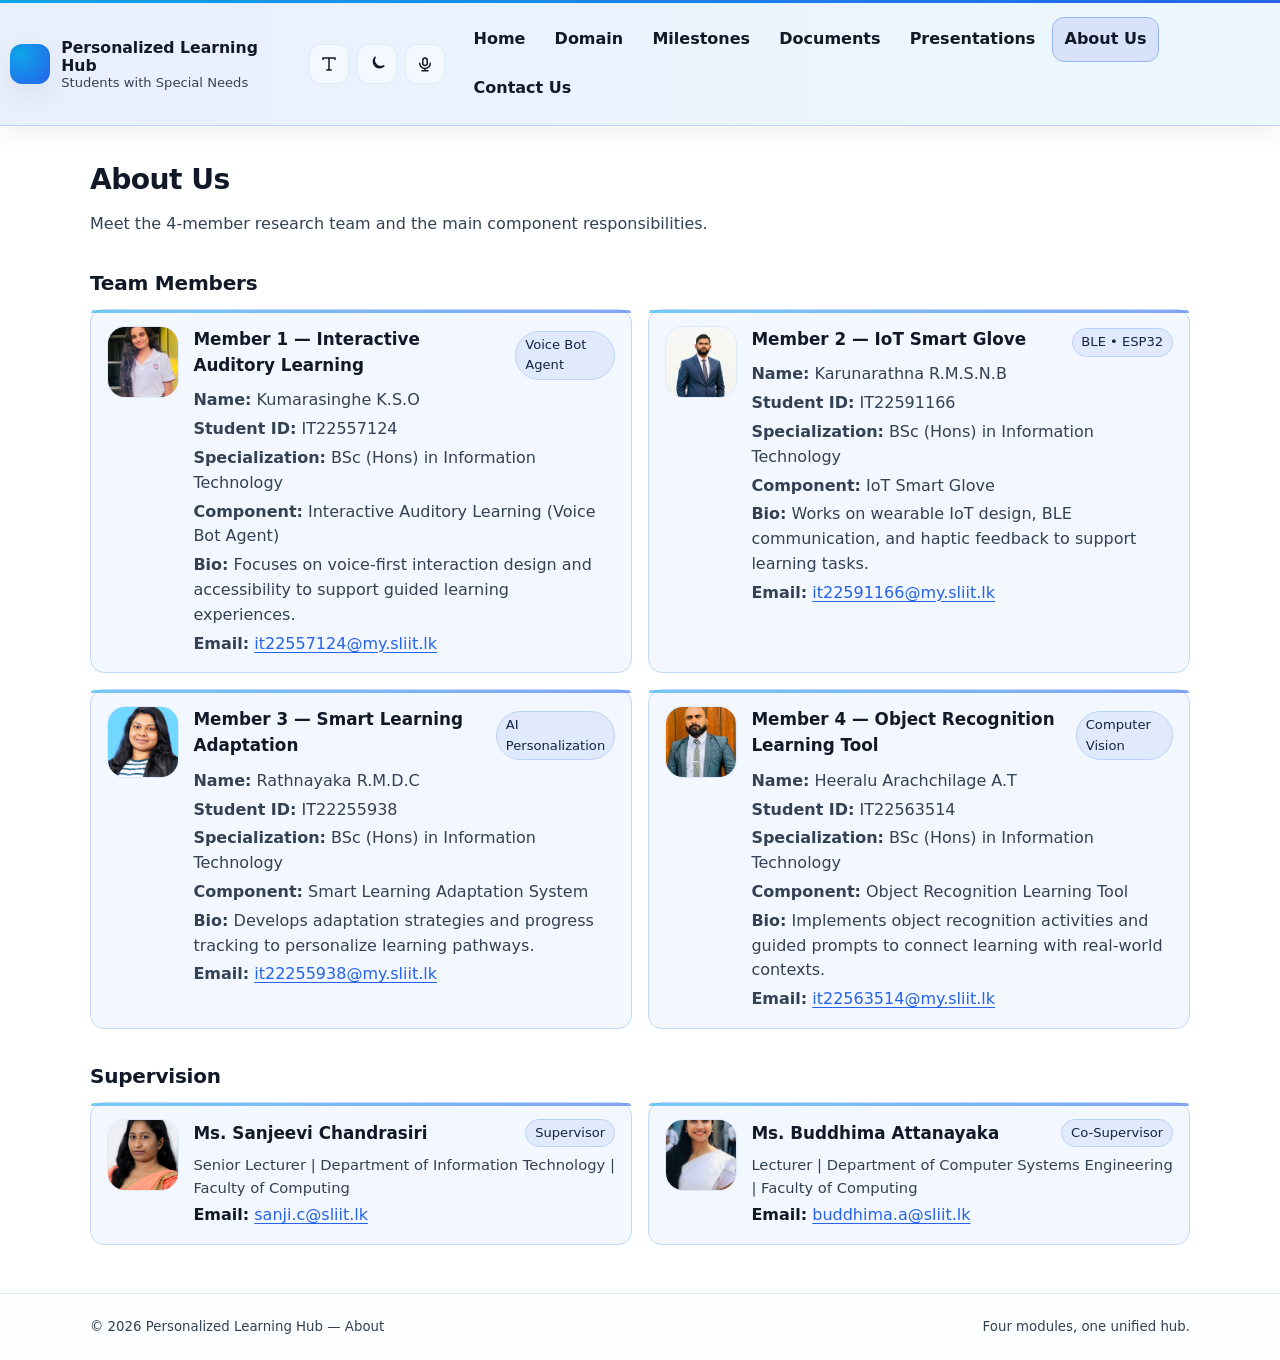
==== pages/about.html @ 5e0aa2a2 "initial commit" ====
<!doctype html>
<html lang="en">
<head>
  <meta charset="utf-8" />
  <meta name="viewport" content="width=device-width, initial-scale=1" />
  <meta name="description" content="Team members and responsibilities." />
  <title>Personalized Learning Hub | About Us</title>

  <link rel="stylesheet" href="../styles/main.css" />
</head>

<body data-page="about">
  <a class="skip-link" href="#main">Skip to content</a>

  <header class="site-header">
    <div class="container">
      <nav class="navbar" aria-label="Main navigation">
        <a class="brand" href="../index.html">
          <span class="brand-mark" aria-hidden="true"></span>
          <span class="brand-text">
            <strong>Personalized Learning Hub</strong>
            <span>Students with Special Needs</span>
          </span>
        </a>

        <div class="nav-controls" aria-label="Accessibility controls">
          <button class="icon-btn nav-toggle" type="button" data-action="toggle-nav" aria-expanded="false" aria-label="Open menu">
            <svg class="icon" aria-hidden="true"><use href="#i-menu"></use></svg>
          </button>
          <button class="icon-btn" type="button" data-action="toggle-font" aria-pressed="false" aria-label="Toggle larger text">
            <svg class="icon" aria-hidden="true"><use href="#i-text"></use></svg>
          </button>
          <button class="icon-btn" type="button" data-action="toggle-theme" aria-pressed="false" aria-label="Toggle dark mode">
            <svg class="icon" aria-hidden="true"><use href="#i-moon"></use></svg>
          </button>
          <button class="icon-btn" type="button" data-action="toggle-voice" aria-pressed="false" aria-label="Toggle voice navigation">
            <svg class="icon" aria-hidden="true"><use href="#i-mic"></use></svg>
          </button>
        </div>

        <div class="nav-links" role="list">
          <a href="../index.html" data-page="home">Home</a>
          <a href="domain.html" data-page="domain">Domain</a>
          <a href="milestones.html" data-page="milestones">Milestones</a>
          <a href="documents.html" data-page="documents">Documents</a>
          <a href="presentations.html" data-page="presentations">Presentations</a>
          <a href="about.html" data-page="about">About Us</a>
          <a href="contact.html" data-page="contact">Contact Us</a>
        </div>
      </nav>
    </div>
  </header>

  <main id="main">
    <div class="container">
      <h1 class="page-title">About Us</h1>
      <p class="lead">Meet the 4-member research team and the main component responsibilities.</p>

      <section class="section" aria-labelledby="team">
        <h2 id="team">Team Members</h2>
        <div class="grid" role="list">
          <article class="card" role="listitem">
            <div class="profile">
              <img class="avatar" src="../assets/images/IT22557124.png" alt="Portrait of Kumarasinghe K.S.O" loading="lazy" onerror="this.onerror=null;this.src='../assets/images/avatar-placeholder.svg';" />
              <div class="profile-meta">
                <div class="card-top">
                  <h3>Member 1 — Interactive Auditory Learning</h3>
                  <span class="pill">Voice Bot Agent</span>
                </div>
                <p><strong>Name:</strong> Kumarasinghe K.S.O</p>
                <p><strong>Student ID:</strong> IT22557124</p>
                <p><strong>Specialization:</strong> BSc (Hons) in Information Technology</p>
                <p><strong>Component:</strong> Interactive Auditory Learning (Voice Bot Agent)</p>
                <p><strong>Bio:</strong> Focuses on voice-first interaction design and accessibility to support guided learning experiences.</p>
                <p><strong>Email:</strong> <a href="mailto:it22557124@my.sliit.lk">it22557124@my.sliit.lk</a></p>
              </div>
            </div>
          </article>

          <article class="card" role="listitem">
            <div class="profile">
              <img class="avatar" src="../assets/images/IT22591166.png" alt="Portrait of Karunarathna R.M.S.N.B" loading="lazy" onerror="this.onerror=null;this.src='../assets/images/avatar-placeholder.svg';" />
              <div class="profile-meta">
                <div class="card-top">
                  <h3>Member 2 — IoT Smart Glove</h3>
                  <span class="pill">BLE • ESP32</span>
                </div>
                <p><strong>Name:</strong> Karunarathna R.M.S.N.B</p>
                <p><strong>Student ID:</strong> IT22591166</p>
                <p><strong>Specialization:</strong> BSc (Hons) in Information Technology</p>
                <p><strong>Component:</strong> IoT Smart Glove</p>
                <p><strong>Bio:</strong> Works on wearable IoT design, BLE communication, and haptic feedback to support learning tasks.</p>
                <p><strong>Email:</strong> <a href="mailto:it22591166@my.sliit.lk">it22591166@my.sliit.lk</a></p>
              </div>
            </div>
          </article>

          <article class="card" role="listitem">
            <div class="profile">
              <img class="avatar" src="../assets/images/IT22255938.png" alt="Portrait of Rathnayaka R.M.D.C" loading="lazy" onerror="this.onerror=null;this.src='../assets/images/avatar-placeholder.svg';" />
              <div class="profile-meta">
                <div class="card-top">
                  <h3>Member 3 — Smart Learning Adaptation</h3>
                  <span class="pill">AI Personalization</span>
                </div>
                <p><strong>Name:</strong> Rathnayaka R.M.D.C</p>
                <p><strong>Student ID:</strong> IT22255938</p>
                <p><strong>Specialization:</strong> BSc (Hons) in Information Technology</p>
                <p><strong>Component:</strong> Smart Learning Adaptation System</p>
                <p><strong>Bio:</strong> Develops adaptation strategies and progress tracking to personalize learning pathways.</p>
                <p><strong>Email:</strong> <a href="mailto:it22255938@my.sliit.lk">it22255938@my.sliit.lk</a></p>
              </div>
            </div>
          </article>

          <article class="card" role="listitem">
            <div class="profile">
              <img class="avatar" src="../assets/images/IT22563514.png" alt="Portrait of Heeralu Arachchilage A.T" loading="lazy" onerror="this.onerror=null;this.src='../assets/images/avatar-placeholder.svg';" />
              <div class="profile-meta">
                <div class="card-top">
                  <h3>Member 4 — Object Recognition Learning Tool</h3>
                  <span class="pill">Computer Vision</span>
                </div>
                <p><strong>Name:</strong> Heeralu Arachchilage A.T</p>
                <p><strong>Student ID:</strong> IT22563514</p>
                <p><strong>Specialization:</strong> BSc (Hons) in Information Technology</p>
                <p><strong>Component:</strong> Object Recognition Learning Tool</p>
                <p><strong>Bio:</strong> Implements object recognition activities and guided prompts to connect learning with real-world contexts.</p>
                <p><strong>Email:</strong> <a href="mailto:it22563514@my.sliit.lk">it22563514@my.sliit.lk</a></p>
              </div>
            </div>
          </article>
        </div>
      </section>

      <section class="section" aria-labelledby="supervision">
        <h2 id="supervision">Supervision</h2>

        <div class="grid" role="list">
          <article class="card" role=d"listitem">
            <div class="profile">
              <img class="avatar" src="../assets/images/MsSanjeevi.jpg" alt="Portrait of Ms. Sanjeevi Chandrasiri" loading="lazy" onerror="this.onerror=null;this.src='../assets/images/avatar-placeholder.svg';" />
              <div class="profile-meta">
                <div class="card-top" style="margin-bottom:0.15rem;">
                  <h3 style="margin:0;">Ms. Sanjeevi Chandrasiri</h3>
                  <span class="pill">Supervisor</span>
                </div>
                <div class="title">Senior Lecturer | Department of Information Technology | Faculty of Computing</div>
                <div><strong>Email:</strong> <a href="mailto:sanji.c@sliit.lk">sanji.c@sliit.lk</a></div>
              </div>
            </div>
          </article>

          <article class="card" role="listitem">
            <div class="profile">
              <img class="avatar" src="../assets/images/buddhima-attanayaka.jpeg" alt="Portrait of Ms. Buddhima Attanayaka" loading="lazy" onerror="this.onerror=null;this.src='../assets/images/avatar-placeholder.svg';" />
              <div class="profile-meta">
                <div class="card-top" style="margin-bottom:0.15rem;">
                  <h3 style="margin:0;">Ms. Buddhima Attanayaka</h3>
                  <span class="pill">Co-Supervisor</span>
                </div>
                <div class="title">Lecturer | Department of Computer Systems Engineering | Faculty of Computing</div>
                <div><strong>Email:</strong> <a href="mailto:buddhima.a@sliit.lk">buddhima.a@sliit.lk</a></div>
              </div>
            </div>
          </article>
        </div>
      </section>
    </div>
  </main>

  <footer class="site-footer">
    <div class="container">
      <div class="footer-row">
        <small>© <span id="year"></span> Personalized Learning Hub — About</small>
        <small>Four modules, one unified hub.</small>
      </div>
    </div>
  </footer>

  <script src="../scripts/icons.js"></script>
  <script src="../scripts/main.js"></script>
  <script>
    document.getElementById('year').textContent = new Date().getFullYear();
  </script>
</body>
</html>
---- styles/main.css ----
/*
  Main stylesheet (lightweight, responsive, WCAG-friendly)
  - No external frameworks
  - Uses system fonts for speed
  - Uses CSS variables for theme + accessibility toggles
*/

:root{
  /* Default theme: dark, modern blue (as requested) */
  --bg: #000000;
  --surface: #071a3a;
  --text: #eaf2ff;
  --muted: #b6c7e6;
  --border: rgba(59, 130, 246, 0.22);
  --brand: #3b82f6;      /* blue */
  --brand-2: #0ea5e9;    /* sky */
  --good: #15803d;
  --warn: #b45309;
  --bad: #b91c1c;

  /* Sizing */
  --radius: 14px;
  --shadow: 0 14px 40px rgba(0, 0, 0, 0.55);

  /* Typography */
  --font: ui-sans-serif, system-ui, -apple-system, Segoe UI, Roboto, Helvetica, Arial, "Apple Color Emoji", "Segoe UI Emoji";
  --mono: ui-monospace, SFMono-Regular, Menlo, Monaco, Consolas, "Liberation Mono", "Courier New", monospace;

  /* Base font size (adjusted by JS font-size toggle) */
  --base-font: 16px;
}

/* Light mode (via JS toggle sets [data-theme="light"]) */
:root[data-theme="light"]{
  --bg: #ffffff;
  --surface: #f1f6ff;
  --text: #111827;
  --muted: #334155;
  --border: #dbeafe;
  --brand: #2563eb;
  --brand-2: #0ea5e9;
  --shadow: 0 10px 30px rgba(17, 24, 39, 0.08);
}

/* Larger font mode (via JS toggle sets [data-font="lg"]) */
:root[data-font="lg"]{
  --base-font: 18px;
}

*{ box-sizing: border-box; }
html{ scroll-behavior: smooth; }

body{
  margin: 0;
  font-family: var(--font);
  font-size: var(--base-font);
  line-height: 1.55;
  color: var(--text);
  background: var(--bg);
}

a{ color: var(--brand); text-underline-offset: 3px; }
a:hover{ color: color-mix(in srgb, var(--brand) 85%, #1e3a8a); }
a:focus-visible,
button:focus-visible,
input:focus-visible,
textarea:focus-visible,
summary:focus-visible{
  outline: 3px solid rgba(14, 165, 233, 0.65);
  outline-offset: 2px;
  border-radius: 8px;
}

/* Layout */
.container{
  width: min(1100px, calc(100% - 2rem));
  margin-inline: auto;
}

/* Make the navbar feel wider without stretching all page content */
.site-header .container{
  width: min(1320px, calc(100% - 1.25rem));
}

.skip-link{
  position: absolute;
  left: -9999px;
  top: 0.75rem;
  z-index: 1000;
  padding: 0.6rem 0.9rem;
  background: var(--text);
  color: var(--bg);
  border-radius: 10px;
}
.skip-link:focus{ left: 1rem; }

/* Header / Nav */
.site-header{
  position: sticky;
  top: 0;
  z-index: 50;
  /* Slightly more colored, but still academic and subtle */
  background:
    linear-gradient(90deg,
      color-mix(in srgb, var(--brand) 10%, var(--bg)),
      color-mix(in srgb, var(--brand-2) 8%, var(--bg))
    );
  backdrop-filter: blur(10px);
  border-bottom: 1px solid color-mix(in srgb, var(--brand) 16%, var(--border));
  box-shadow: 0 8px 24px rgba(17, 24, 39, 0.06);
}

/* Accent bar for clearer branding */
.site-header::before{
  content: "";
  display: block;
  height: 3px;
  background: linear-gradient(90deg, var(--brand-2), var(--brand));
}

.navbar{
  display: flex;
  align-items: center;
  justify-content: space-between;
  gap: 1rem;
  padding: 0.9rem 0;
}

.brand{
  display: flex;
  align-items: center;
  gap: 0.7rem;
  color: var(--text);
  text-decoration: none;
}

.brand-mark{
  width: 40px;
  height: 40px;
  border-radius: 12px;
  background: radial-gradient(circle at 25% 25%, var(--brand-2), var(--brand));
  box-shadow: var(--shadow);
  flex: 0 0 auto;
}

.brand-text{ display: grid; line-height: 1.15; }
.brand-text strong{ font-size: 0.98rem; }
.brand-text span{ font-size: 0.82rem; color: var(--muted); }

.nav-controls{
  display: flex;
  align-items: center;
  gap: 0.5rem;
}

.icon-btn{
  display: inline-flex;
  align-items: center;
  justify-content: center;
  width: 40px;
  height: 40px;
  border-radius: 12px;
  border: 1px solid var(--border);
  background: color-mix(in srgb, var(--surface) 78%, var(--bg));
  color: var(--text);
  cursor: pointer;
}
.icon-btn:hover{ filter: brightness(0.98); }
.icon{ width: 18px; height: 18px; fill: currentColor; }

.nav-toggle{ display: none; }

.nav-links{
  display: flex;
  align-items: center;
  gap: 0.3rem;
  flex-wrap: wrap;
}

.nav-links a{
  display: inline-flex;
  align-items: center;
  padding: 0.55rem 0.7rem;
  border-radius: 12px;
  color: var(--text);
  text-decoration: none;
  border: 1px solid transparent;
  font-weight: 600;
}
.nav-links a[aria-current="page"]{
  background: color-mix(in srgb, var(--brand) 18%, var(--bg));
  border-color: color-mix(in srgb, var(--brand) 38%, var(--border));
}
.nav-links a:hover{
  background: color-mix(in srgb, var(--brand-2) 10%, var(--surface));
  border-color: color-mix(in srgb, var(--brand-2) 22%, var(--border));
}

/* Mobile nav */
@media (max-width: 860px){
  .nav-toggle{ display: inline-flex; }
  .nav-links{
    display: none;
    width: 100%;
    padding: 0.8rem;
    background: color-mix(in srgb, var(--surface) 86%, var(--bg));
    border: 1px solid var(--border);
    border-radius: var(--radius);
  }
  .nav-links.is-open{ display: grid; grid-template-columns: 1fr; }
  .navbar{ flex-wrap: wrap; }
}

/* Page */
main{ padding: 2rem 0 3rem; }

.page-title{
  margin: 0 0 0.6rem;
  font-size: clamp(1.55rem, 2.2vw, 2.1rem);
  letter-spacing: -0.02em;
}

.lead{ margin: 0; color: var(--muted); max-width: 75ch; }

/* Hero */
.hero{
  padding: 1.4rem 0 0;
}

.hero-card{
  display: grid;
  grid-template-columns: 1.2fr 0.8fr;
  gap: 1.4rem;
  padding: 1.4rem;
  border-radius: calc(var(--radius) + 6px);
  background:
    linear-gradient(180deg,
      color-mix(in srgb, var(--brand) 10%, var(--surface)),
      color-mix(in srgb, var(--brand-2) 7%, var(--bg))
    );
  border: 1px solid color-mix(in srgb, var(--brand) 18%, var(--border));
  box-shadow: var(--shadow);
}

@media (max-width: 860px){
  .hero-card{ grid-template-columns: 1fr; }
}

.kicker{
  display: inline-flex;
  align-items: center;
  gap: 0.5rem;
  font-size: 0.88rem;
  color: var(--muted);
}
.kicker-badge{
  padding: 0.2rem 0.5rem;
  border-radius: 999px;
  border: 1px solid var(--border);
  background: color-mix(in srgb, var(--bg) 72%, var(--surface));
  font-family: var(--mono);
  font-size: 0.78rem;
}

.hero h1{
  margin: 0.6rem 0 0.7rem;
  font-size: clamp(2.0rem, 3.3vw, 2.8rem);
  line-height: 1.15;
  letter-spacing: -0.03em;
}

.hero p{ margin: 0 0 1.1rem; color: var(--muted); max-width: 72ch; }

.cta-row{ display: flex; flex-wrap: wrap; gap: 0.7rem; }

.btn{
  display: inline-flex;
  align-items: center;
  justify-content: center;
  gap: 0.5rem;
  padding: 0.7rem 0.95rem;
  border-radius: 14px;
  border: 1px solid var(--border);
  text-decoration: none;
  color: var(--text);
  background: color-mix(in srgb, var(--surface) 72%, var(--bg));
}

.btn.primary{
  background: linear-gradient(180deg, color-mix(in srgb, var(--brand-2) 25%, var(--brand)), var(--brand));
  color: white;
  border-color: color-mix(in srgb, var(--brand) 70%, #000);
}
.btn.primary:hover{ filter: brightness(1.03); }

.btn.ghost:hover{ background: color-mix(in srgb, var(--surface) 82%, var(--bg)); }

/* Feature cards */
.grid{
  display: grid;
  grid-template-columns: repeat(12, 1fr);
  gap: 1rem;
}

.card{
  grid-column: span 6;
  padding: 1rem;
  border: 1px solid color-mix(in srgb, var(--brand) 14%, var(--border));
  border-radius: var(--radius);
  background: color-mix(in srgb, var(--surface) 88%, var(--bg));
  position: relative;
}

/* Subtle blue accent on cards (keeps it modern, not flashy) */
.card::before{
  content: "";
  position: absolute;
  inset: 0 0 auto 0;
  height: 3px;
  border-top-left-radius: var(--radius);
  border-top-right-radius: var(--radius);
  background: linear-gradient(90deg, var(--brand-2), var(--brand));
  opacity: 0.55;
}

@media (max-width: 860px){
  .card{ grid-column: span 12; }
}

.card h3{ margin: 0 0 0.4rem; font-size: 1.05rem; }
.card p{ margin: 0; color: var(--muted); }

.card-top{
  display: flex;
  align-items: center;
  justify-content: space-between;
  gap: 0.8rem;
}

.pill{
  display: inline-flex;
  align-items: center;
  gap: 0.35rem;
  padding: 0.2rem 0.55rem;
  border-radius: 999px;
  font-size: 0.82rem;
  border: 1px solid color-mix(in srgb, var(--brand) 18%, var(--border));
  color: color-mix(in srgb, var(--text) 86%, var(--brand));
  background: color-mix(in srgb, var(--brand) 8%, var(--surface));
}

.section{
  margin-top: 2rem;
}
.section h2{
  margin: 0 0 0.6rem;
  font-size: 1.25rem;
  letter-spacing: -0.01em;
}
.section .hint{ margin: 0 0 1rem; color: var(--muted); }

/* Content blocks */
.prose{
  padding: 1rem;
  border-radius: var(--radius);
  border: 1px solid color-mix(in srgb, var(--brand) 14%, var(--border));
  background: color-mix(in srgb, var(--surface) 88%, var(--bg));
}
.prose p{ margin: 0.6rem 0; color: var(--muted); }
.prose ul{ margin: 0.6rem 0; padding-left: 1.2rem; color: var(--muted); }
.prose li{ margin: 0.35rem 0; }

/* Icons in headings */
.h2-row{ display: inline-flex; align-items: center; gap: 0.5rem; }
.h2-row .icon{
  width: 20px;
  height: 20px;
  color: var(--brand);
}

/* Accordions (Milestones) */
.timeline{
  display: grid;
  gap: 0.75rem;
}

details.accordion{
  border: 1px solid color-mix(in srgb, var(--brand) 14%, var(--border));
  border-radius: var(--radius);
  background: color-mix(in srgb, var(--surface) 88%, var(--bg));
  overflow: clip;
}

details.accordion > summary{
  list-style: none;
  cursor: pointer;
  padding: 0.95rem 1rem;
  display: flex;
  align-items: center;
  justify-content: space-between;
  gap: 0.8rem;
}

details.accordion > summary::-webkit-details-marker{ display: none; }

.summary-main{ display: grid; gap: 0.2rem; }
.summary-main strong{ font-size: 1rem; }
.summary-main span{ color: var(--muted); font-size: 0.9rem; }

.kpi{
  display: inline-flex;
  gap: 0.4rem;
  align-items: center;
  font-family: var(--mono);
  font-size: 0.85rem;
  padding: 0.25rem 0.55rem;
  border-radius: 999px;
  border: 1px solid var(--border);
  background: color-mix(in srgb, var(--surface) 80%, var(--bg));
  color: var(--text);
}

.accordion-body{ padding: 0 1rem 1rem; color: var(--muted); }
.accordion-grid{
  display: grid;
  grid-template-columns: repeat(12, 1fr);
  gap: 0.8rem;
}

.accordion-grid .mini{
  grid-column: span 6;
  padding: 0.8rem;
  border: 1px solid var(--border);
  border-radius: 12px;
  background: color-mix(in srgb, var(--surface) 70%, var(--bg));
}

@media (max-width: 860px){
  .accordion-grid .mini{ grid-column: span 12; }
}

.mini strong{ display: block; margin-bottom: 0.25rem; color: var(--text); }

/* Tables (Documents) */
.table{
  width: 100%;
  border-collapse: collapse;
  overflow: hidden;
  border-radius: var(--radius);
  border: 1px solid color-mix(in srgb, var(--brand) 14%, var(--border));
}

.table th,
.table td{
  padding: 0.85rem 0.9rem;
  border-bottom: 1px solid var(--border);
  text-align: left;
  vertical-align: top;
}

.table th{ background: color-mix(in srgb, var(--surface) 75%, var(--bg)); }
.table td{ color: var(--muted); }

.badge{
  display: inline-flex;
  align-items: center;
  padding: 0.2rem 0.5rem;
  border-radius: 999px;
  border: 1px solid var(--border);
  font-size: 0.82rem;
  font-family: var(--mono);
}

.badge.good{ color: var(--good); }
.badge.warn{ color: var(--warn); }
.badge.bad{ color: var(--bad); }

/* Cards for presentations */
.deck{
  display: grid;
  grid-template-columns: repeat(12, 1fr);
  gap: 1rem;
}

.deck .card{ grid-column: span 6; }
@media (max-width: 860px){
  .deck .card{ grid-column: span 12; }
}

/* Profile rows (used for supervisors) */
.profile{
  display: flex;
  align-items: flex-start;
  gap: 0.9rem;
}

@media (max-width: 520px){
  .profile{ flex-direction: column; }
}

.avatar{
  width: 72px;
  height: 72px;
  border-radius: 18px;
  border: 1px solid var(--border);
  background: color-mix(in srgb, var(--bg) 75%, var(--surface));
  object-fit: cover;
  flex: 0 0 auto;
}

.profile-meta{ display: grid; gap: 0.25rem; }
.profile-meta .title{ color: var(--muted); font-size: 0.92rem; }

.embed{
  width: 100%;
  height: 320px;
  border: 1px solid var(--border);
  border-radius: 12px;
  background: color-mix(in srgb, var(--bg) 78%, var(--surface));
}

/* Forms */
.form{
  display: grid;
  gap: 0.9rem;
  padding: 1rem;
  border-radius: var(--radius);
  border: 1px solid var(--border);
  background: color-mix(in srgb, var(--surface) 88%, var(--bg));
}

.field{ display: grid; gap: 0.35rem; }
label{ font-weight: 600; }
input, textarea{
  width: 100%;
  padding: 0.75rem 0.85rem;
  border-radius: 12px;
  border: 1px solid var(--border);
  background: color-mix(in srgb, var(--surface) 70%, var(--bg));
  color: var(--text);
}
textarea{ min-height: 140px; resize: vertical; }
.help{ color: var(--muted); font-size: 0.9rem; }

.notice{
  padding: 0.85rem 0.9rem;
  border-radius: 12px;
  border: 1px solid var(--border);
  background: color-mix(in srgb, var(--surface) 88%, var(--bg));
  color: var(--muted);
}

.notice strong{ color: var(--text); }

/* Footer */
.site-footer{
  border-top: 1px solid var(--border);
  padding: 1.4rem 0;
  background: color-mix(in srgb, var(--surface) 25%, var(--bg));
}

.footer-row{
  display: flex;
  flex-wrap: wrap;
  align-items: center;
  justify-content: space-between;
  gap: 0.75rem;
}

.footer-row small{ color: var(--muted); }

/* Reduced motion */
@media (prefers-reduced-motion: reduce){
  html{ scroll-behavior: auto; }
  *{ transition: none !important; animation: none !important; }
}
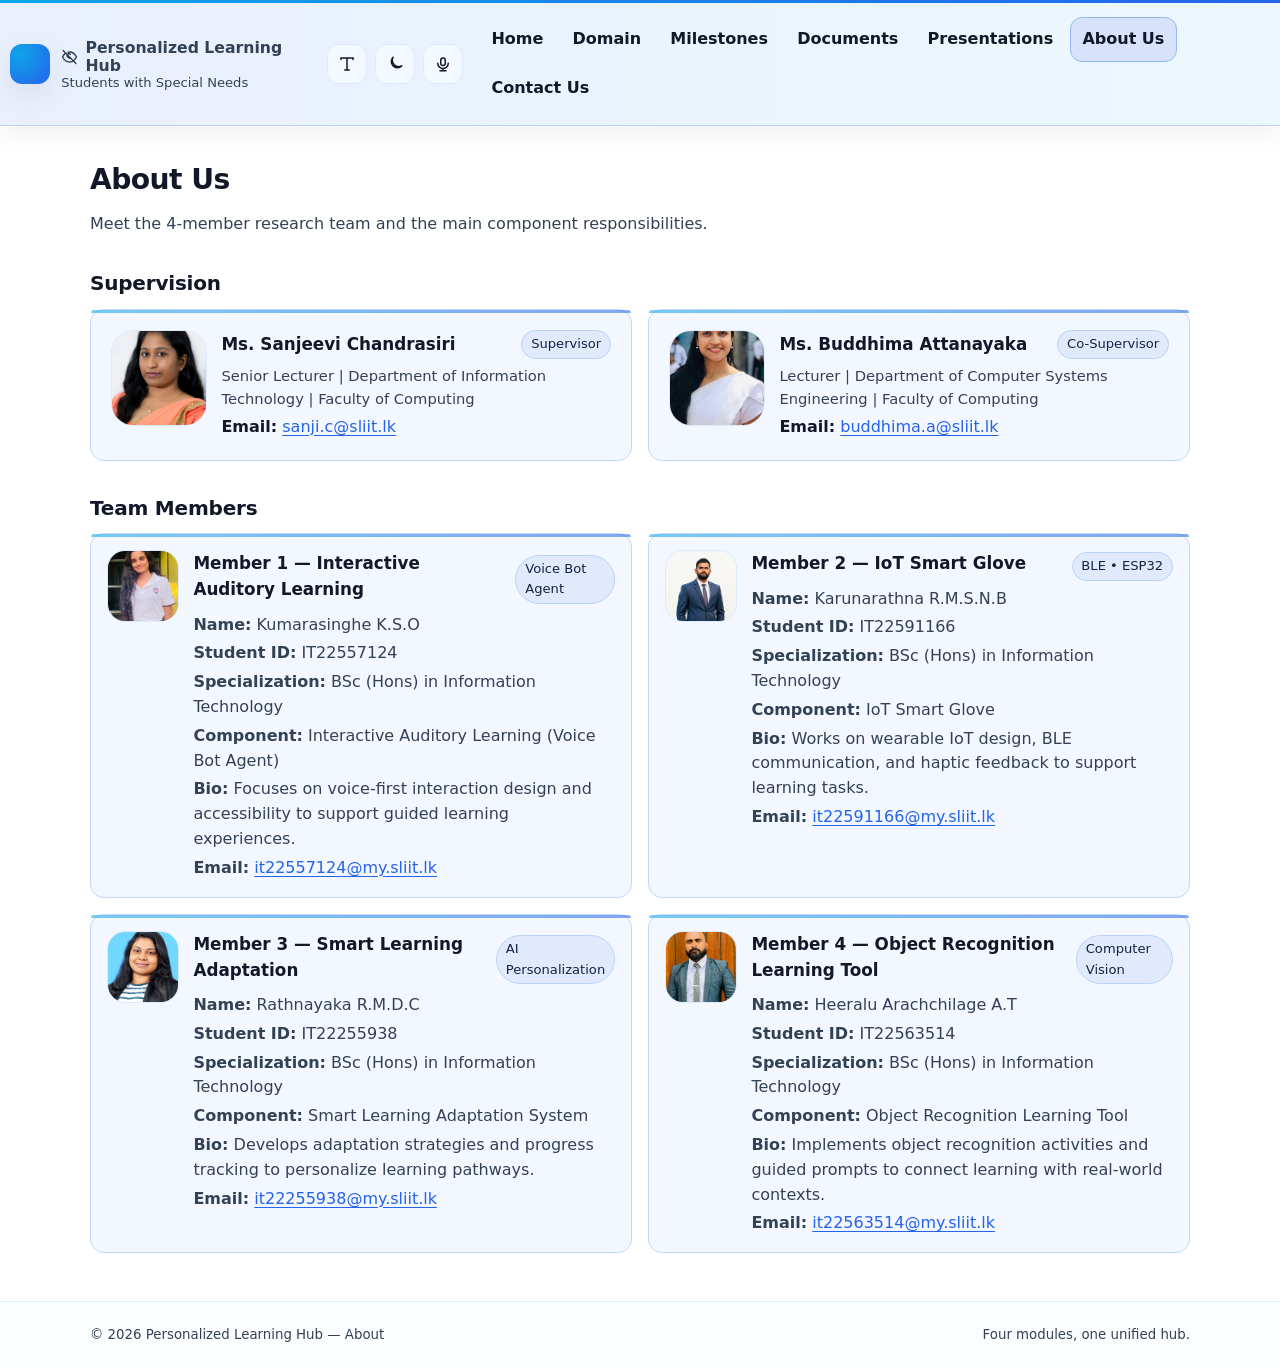
==== commit 8b2954e1: "updates" ====
--- a/pages/about.html
+++ b/pages/about.html
@@ -7,6 +7,7 @@
   <title>Personalized Learning Hub | About Us</title>
 
   <link rel="stylesheet" href="../styles/main.css" />
+  <link rel="icon" href="../assets/icons/favicon.svg" type="image/svg+xml" />
 </head>
 
 <body data-page="about">
@@ -18,7 +19,10 @@
         <a class="brand" href="../index.html">
           <span class="brand-mark" aria-hidden="true"></span>
           <span class="brand-text">
-            <strong>Personalized Learning Hub</strong>
+            <span class="brand-title">
+              <svg class="icon" aria-hidden="true"><use href="#i-eye-off"></use></svg>
+              <strong>Personalized Learning Hub</strong>
+            </span>
             <span>Students with Special Needs</span>
           </span>
         </a>
@@ -55,6 +59,40 @@
     <div class="container">
       <h1 class="page-title">About Us</h1>
       <p class="lead">Meet the 4-member research team and the main component responsibilities.</p>
+
+      <section class="section" aria-labelledby="supervision">
+        <h2 id="supervision">Supervision</h2>
+
+        <div class="grid supervision-grid" role="list">
+          <article class="card" role="listitem">
+            <div class="profile">
+              <img class="avatar" src="../assets/images/MsSanjeevi.jpg" alt="Portrait of Ms. Sanjeevi Chandrasiri" loading="lazy" onerror="this.onerror=null;this.src='../assets/images/avatar-placeholder.svg';" />
+              <div class="profile-meta">
+                <div class="card-top" style="margin-bottom:0.15rem;">
+                  <h3 style="margin:0;">Ms. Sanjeevi Chandrasiri</h3>
+                  <span class="pill">Supervisor</span>
+                </div>
+                <div class="title">Senior Lecturer | Department of Information Technology | Faculty of Computing</div>
+                <div><strong>Email:</strong> <a href="mailto:sanji.c@sliit.lk">sanji.c@sliit.lk</a></div>
+              </div>
+            </div>
+          </article>
+
+          <article class="card" role="listitem">
+            <div class="profile">
+              <img class="avatar" src="../assets/images/buddhima-attanayaka.jpeg" alt="Portrait of Ms. Buddhima Attanayaka" loading="lazy" onerror="this.onerror=null;this.src='../assets/images/avatar-placeholder.svg';" />
+              <div class="profile-meta">
+                <div class="card-top" style="margin-bottom:0.15rem;">
+                  <h3 style="margin:0;">Ms. Buddhima Attanayaka</h3>
+                  <span class="pill">Co-Supervisor</span>
+                </div>
+                <div class="title">Lecturer | Department of Computer Systems Engineering | Faculty of Computing</div>
+                <div><strong>Email:</strong> <a href="mailto:buddhima.a@sliit.lk">buddhima.a@sliit.lk</a></div>
+              </div>
+            </div>
+          </article>
+        </div>
+      </section>
 
       <section class="section" aria-labelledby="team">
         <h2 id="team">Team Members</h2>
@@ -132,40 +170,6 @@
           </article>
         </div>
       </section>
-
-      <section class="section" aria-labelledby="supervision">
-        <h2 id="supervision">Supervision</h2>
-
-        <div class="grid" role="list">
-          <article class="card" role=d"listitem">
-            <div class="profile">
-              <img class="avatar" src="../assets/images/MsSanjeevi.jpg" alt="Portrait of Ms. Sanjeevi Chandrasiri" loading="lazy" onerror="this.onerror=null;this.src='../assets/images/avatar-placeholder.svg';" />
-              <div class="profile-meta">
-                <div class="card-top" style="margin-bottom:0.15rem;">
-                  <h3 style="margin:0;">Ms. Sanjeevi Chandrasiri</h3>
-                  <span class="pill">Supervisor</span>
-                </div>
-                <div class="title">Senior Lecturer | Department of Information Technology | Faculty of Computing</div>
-                <div><strong>Email:</strong> <a href="mailto:sanji.c@sliit.lk">sanji.c@sliit.lk</a></div>
-              </div>
-            </div>
-          </article>
-
-          <article class="card" role="listitem">
-            <div class="profile">
-              <img class="avatar" src="../assets/images/buddhima-attanayaka.jpeg" alt="Portrait of Ms. Buddhima Attanayaka" loading="lazy" onerror="this.onerror=null;this.src='../assets/images/avatar-placeholder.svg';" />
-              <div class="profile-meta">
-                <div class="card-top" style="margin-bottom:0.15rem;">
-                  <h3 style="margin:0;">Ms. Buddhima Attanayaka</h3>
-                  <span class="pill">Co-Supervisor</span>
-                </div>
-                <div class="title">Lecturer | Department of Computer Systems Engineering | Faculty of Computing</div>
-                <div><strong>Email:</strong> <a href="mailto:buddhima.a@sliit.lk">buddhima.a@sliit.lk</a></div>
-              </div>
-            </div>
-          </article>
-        </div>
-      </section>
     </div>
   </main>
 
--- a/styles/main.css
+++ b/styles/main.css
@@ -144,6 +144,8 @@
 }
 
 .brand-text{ display: grid; line-height: 1.15; }
+.brand-title{ display: inline-flex; align-items: center; gap: 0.45rem; }
+.brand-title .icon{ width: 18px; height: 18px; }
 .brand-text strong{ font-size: 0.98rem; }
 .brand-text span{ font-size: 0.82rem; color: var(--muted); }
 
@@ -494,6 +496,22 @@
   gap: 0.9rem;
 }
 
+/* About: emphasize supervisors */
+.supervision-grid .card{
+  grid-column: span 6;
+  padding: 1.25rem;
+}
+
+@media (max-width: 860px){
+  .supervision-grid .card{ grid-column: span 12; }
+}
+
+.supervision-grid .avatar{
+  width: 96px;
+  height: 96px;
+  border-radius: 22px;
+}
+
 @media (max-width: 520px){
   .profile{ flex-direction: column; }
 }
